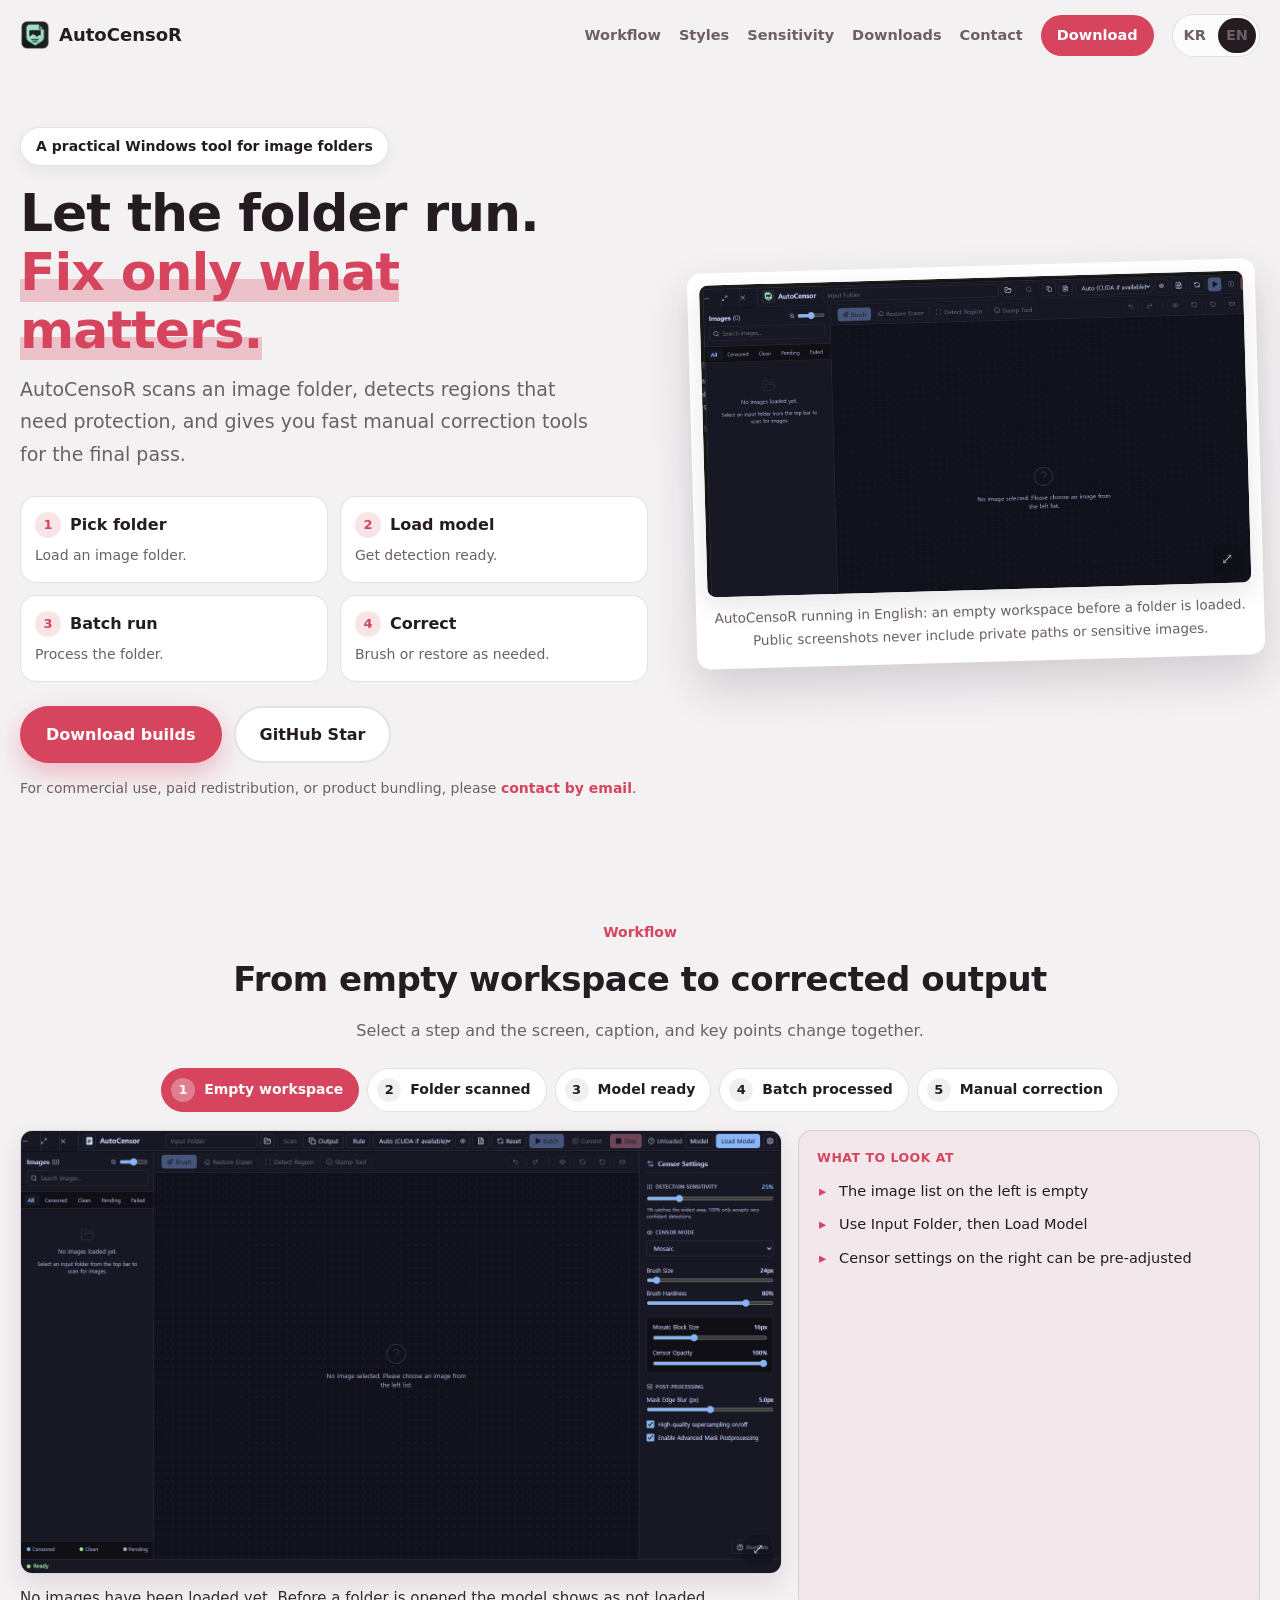
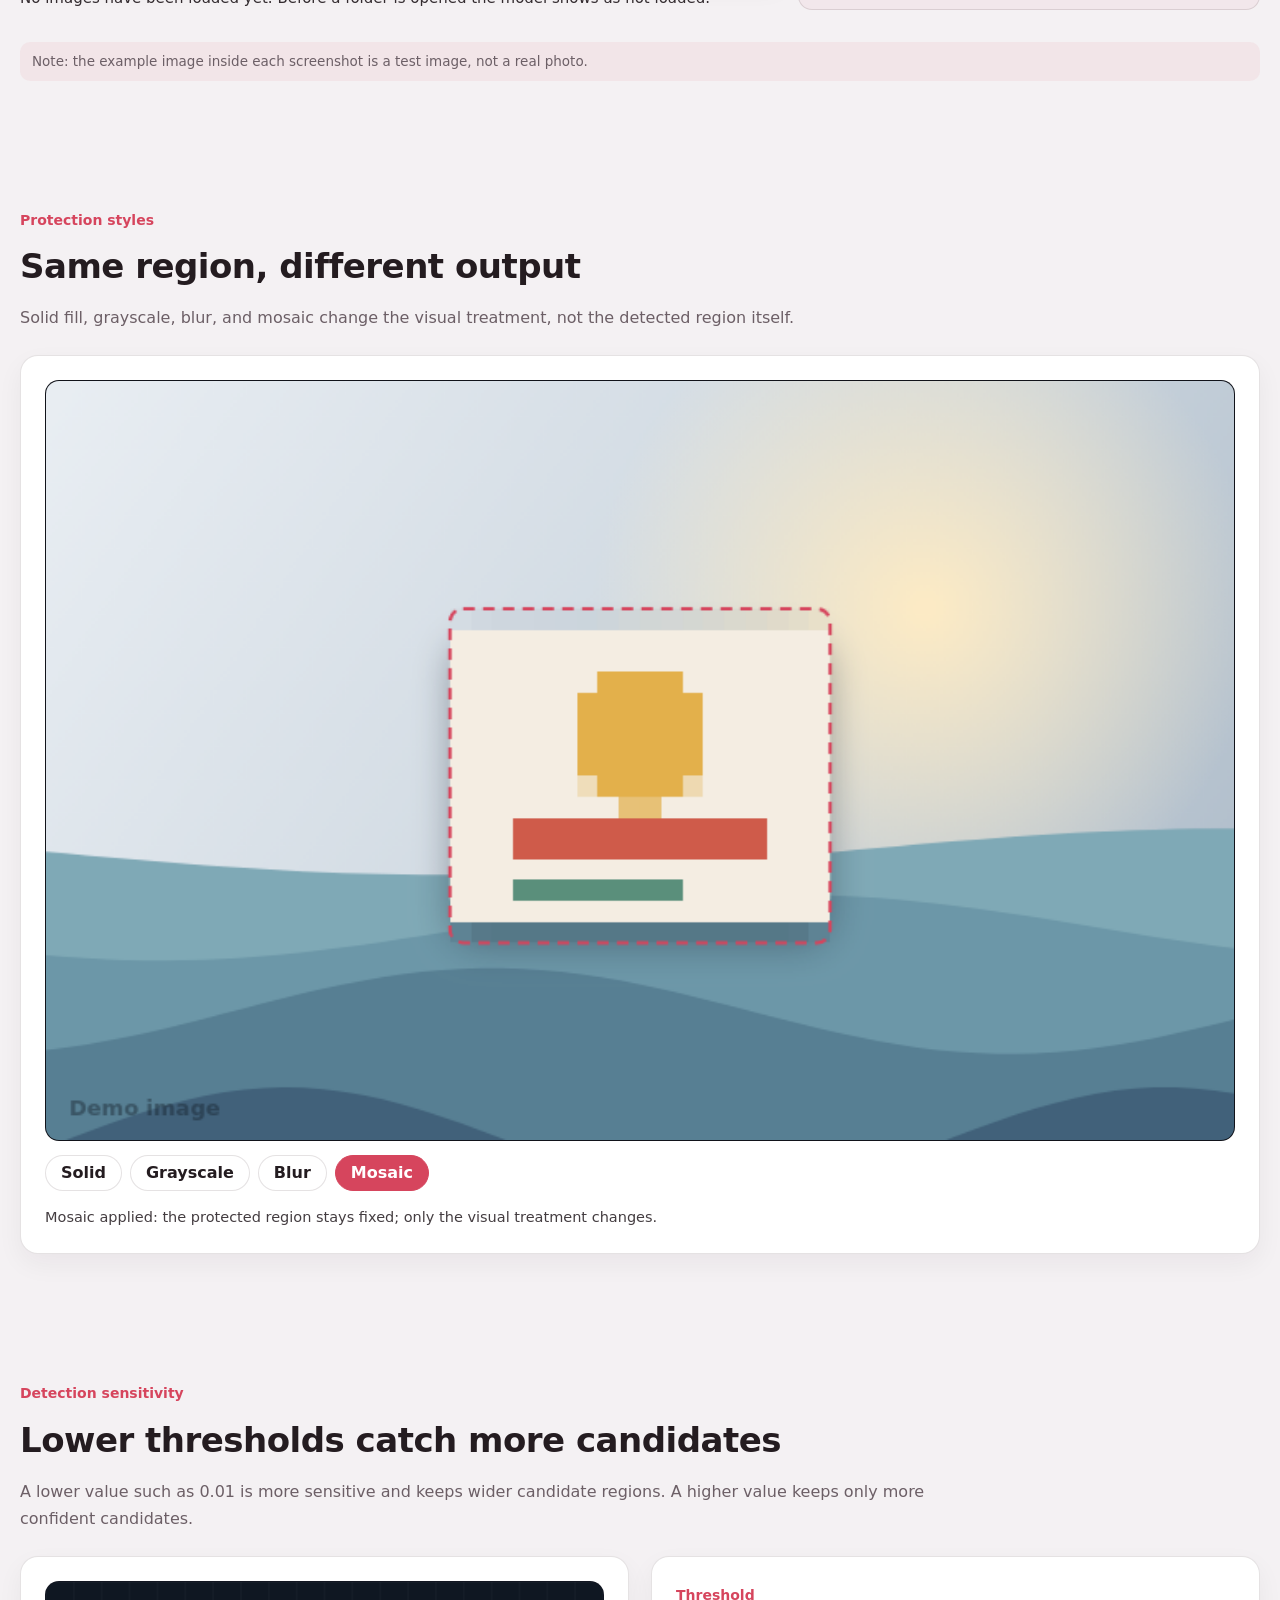
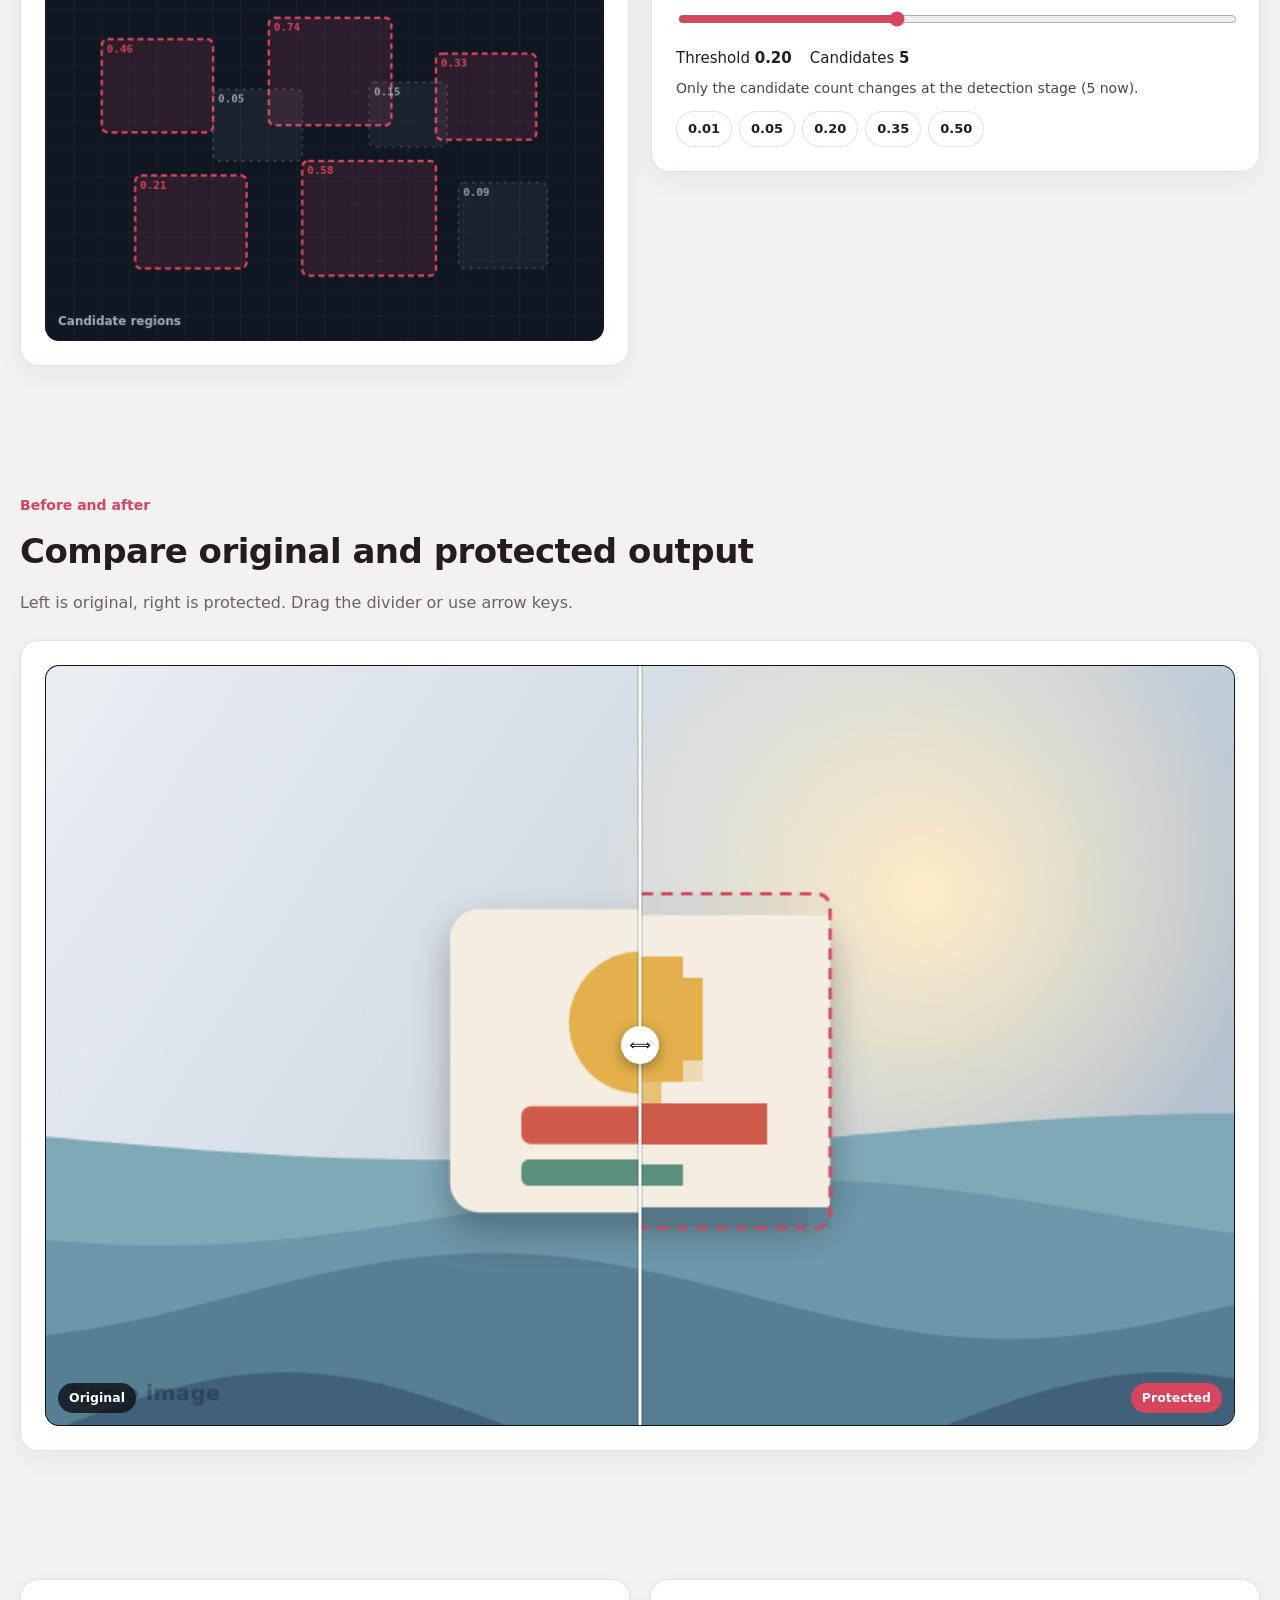
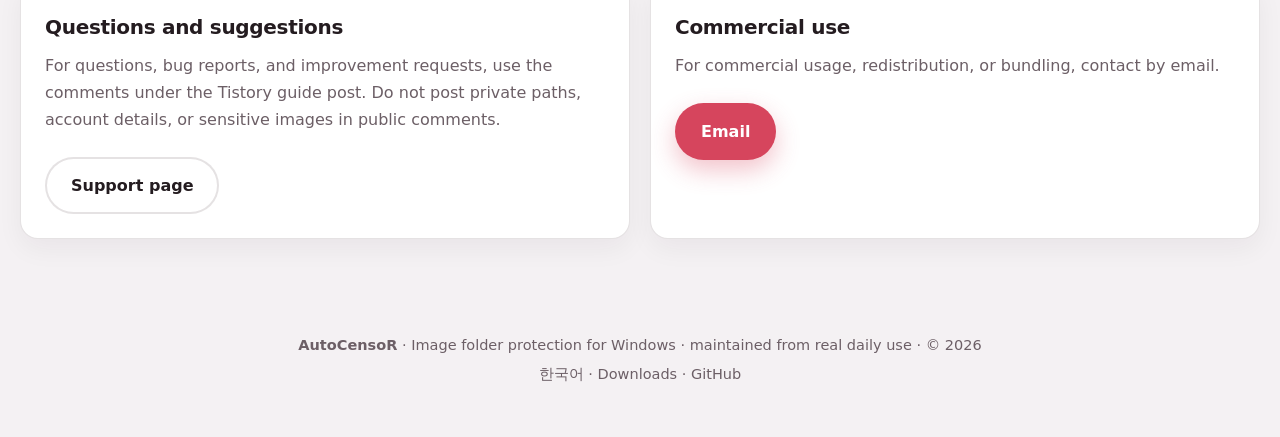
==== en/index.html @ ad27ae19 "Publish AutoCensoR static site" ====
<!DOCTYPE html>
<html lang="en">
<head>
  <meta charset="utf-8">
  <title>AutoCensoR · Folder-based image protection for Windows</title>
  <meta name="viewport" content="width=device-width, initial-scale=1">
  <meta name="description" content="AutoCensoR detects regions to protect in image folders and lets you quickly correct the results by hand.">
  <link rel="icon" type="image/png" href="../assets/app-icon.png">
  <link rel="stylesheet" href="../style.css">
</head>
<body>
  <header class="hr-head">
    <div class="ac-shell hr-head__in">
      <a class="hr-brand" href="../index.html"><span class="hr-brand__a" aria-hidden="true"><img src="../assets/app-icon.png" alt="" width="30" height="30"></span>AutoCensoR</a>
      <button data-ac-nav-toggle aria-expanded="false" aria-controls="hr-menu" aria-label="Menu">Menu</button>
      <nav id="hr-menu" class="hr-nav" data-ac-nav aria-label="Primary navigation">
        <a href="#flow">Workflow</a>
        <a href="#styles">Styles</a>
        <a href="#sensitivity">Sensitivity</a>
        <a href="downloads.html">Downloads</a>
        <a href="../support.html">Contact</a>
        <a class="hr-nav__cta" href="downloads.html">Download</a>
        <span class="hr-lang" aria-label="Language"><a href="../index.html">KR</a><a aria-current="page" href="index.html">EN</a></span>
      </nav>
    </div>
  </header>
  <main id="top">
    <section class="hr-hero">
      <div class="ac-shell hr-hero__grid">
        <div>
          <span class="hr-greet">A practical Windows tool for image folders</span>
          <h1 class="hr-h1">Let the folder run.<br><em class="hr-mark">Fix only what matters.</em></h1>
          <p class="hr-lede">AutoCensoR scans an image folder, detects regions that need protection, and gives you fast manual correction tools for the final pass.</p>
          <div class="hr-cards">
            <div class="hr-mini"><b><span class="hr-mini__n">1</span> Pick folder</b><span>Load an image folder.</span></div>
            <div class="hr-mini"><b><span class="hr-mini__n">2</span> Load model</b><span>Get detection ready.</span></div>
            <div class="hr-mini"><b><span class="hr-mini__n">3</span> Batch run</b><span>Process the folder.</span></div>
            <div class="hr-mini"><b><span class="hr-mini__n">4</span> Correct</b><span>Brush or restore as needed.</span></div>
          </div>
          <div class="hr-actions">
            <a class="hr-btn hr-btn--primary" href="downloads.html">Download builds</a>
            <a class="hr-btn hr-btn--ghost" href="https://github.com/JHKS24/AutoCensoR" rel="noopener">GitHub Star</a>
          </div>
          <p class="hr-commercial">For commercial use, paid redistribution, or product bundling, please <a href="mailto:zeus30313@gmail.com?subject=AutoCensoR%20commercial%20use%20inquiry">contact by email</a>.</p>
        </div>
        <figure class="hr-polaroid">
          <span class="ac-shot"><img src="../assets/real-full-en.png" alt="AutoCensoR running in English: an empty workspace before a folder is loaded"></span>
          <figcaption>AutoCensoR running in English: an empty workspace before a folder is loaded. Public screenshots never include private paths or sensitive images.</figcaption>
        </figure>
      </div>
    </section>
    <section class="hr-sec" id="flow">
      <div class="ac-shell">
        <div class="hr-sec__head" style="max-width:none;text-align:center;margin-inline:auto">
          <p class="hr-sec__kicker">Workflow</p>
          <h2 class="hr-sec__title">From empty workspace to corrected output</h2>
          <p class="hr-sec__sub" style="margin-inline:auto">Select a step and the screen, caption, and key points change together.</p>
        </div>
        <div class="ac-flow" data-ac-workflow>
          <ol class="ac-flow__steps" role="tablist" aria-label="Workflow steps">
            <li><button role="tab" data-ac-step="0" data-src="../assets/state-empty-en.png" data-alt="AutoCensoR empty workspace (English UI)" data-caption="No images have been loaded yet. Before a folder is opened the model shows as not loaded." data-callouts="The image list on the left is empty|Use Input Folder, then Load Model|Censor settings on the right can be pre-adjusted"><span class="ac-flow__num">1</span>Empty workspace</button></li>
            <li><button role="tab" data-ac-step="1" data-src="../assets/state-scan-en.png" data-alt="AutoCensoR image list after scan (English UI)" data-caption="Images are listed and waiting for processing. The model is not loaded yet." data-callouts="Files fill the list on the left|Each item is marked PENDING|Filter by status: All, Censored, Clean, Pending, Failed"><span class="ac-flow__num">2</span>Folder scanned</button></li>
            <li><button role="tab" data-ac-step="2" data-src="../assets/state-ready-en.png" data-alt="AutoCensoR model loaded (English UI)" data-caption="Detection is ready and batch processing can start." data-callouts="The status switches to loaded|Detection becomes ready|Press Start Batch (F5)"><span class="ac-flow__num">3</span>Model ready</button></li>
            <li><button role="tab" data-ac-step="3" data-src="../assets/state-processed-en.png" data-alt="AutoCensoR processed result (English UI)" data-caption="Detected regions are protected. The on-screen example is a test image." data-callouts="The protection style is applied to detected regions|The bottom bar shows processed count and time|List items switch to Censored or Clean"><span class="ac-flow__num">4</span>Batch processed</button></li>
            <li><button role="tab" data-ac-step="4" data-src="../assets/manual-correction-en.png" data-alt="AutoCensoR manual correction (English UI)" data-caption="Adjust only the places that need a human pass. Results are saved automatically." data-callouts="Brush cursor for hands-on correction|Right-drag region detect covers an area at once|Results are saved automatically"><span class="ac-flow__num">5</span>Manual correction</button></li>
          </ol>
          <div class="ac-flow__main">
            <figure class="ac-flow__figure">
              <span class="ac-shot ac-shot--flow"><img data-ac-workflow-img alt=""></span>
              <figcaption data-ac-workflow-caption></figcaption>
            </figure>
            <aside class="ac-flow__detail" aria-live="polite">
              <p class="ac-flow__detail-kicker">What to look at</p>
              <ul class="ac-flow__callouts" data-ac-workflow-callouts></ul>
            </aside>
          </div>
          <p class="hr-tip" style="margin-top:14px">Note: the example image inside each screenshot is a test image, not a real photo.</p>
        </div>
      </div>
    </section>
    <section class="hr-sec" id="styles">
      <div class="ac-shell">
        <div class="hr-sec__head">
          <p class="hr-sec__kicker">Protection styles</p>
          <h2 class="hr-sec__title">Same region, different output</h2>
          <p class="hr-sec__sub">Solid fill, grayscale, blur, and mosaic change the visual treatment, not the detected region itself.</p>
        </div>
        <div class="hr-card ac-styledemo" data-ac-style-demo>
          <div class="ac-styledemo__stage"><canvas class="ac-styledemo__canvas" data-ac-style-canvas width="720" height="460" aria-label="Protection style demo"></canvas></div>
          <div class="ac-styledemo__controls" role="group" aria-label="Protection style">
            <button type="button" data-ac-style="solid">Solid</button>
            <button type="button" data-ac-style="grayscale">Grayscale</button>
            <button type="button" data-ac-style="blur">Blur</button>
            <button type="button" data-ac-style="mosaic" aria-pressed="true">Mosaic</button>
          </div>
          <p class="ac-styledemo__caption" data-ac-style-caption></p>
        </div>
      </div>
    </section>
    <section class="hr-sec" id="sensitivity">
      <div class="ac-shell">
        <div class="hr-sec__head">
          <p class="hr-sec__kicker">Detection sensitivity</p>
          <h2 class="hr-sec__title">Lower thresholds catch more candidates</h2>
          <p class="hr-sec__sub">A lower value such as 0.01 is more sensitive and keeps wider candidate regions. A higher value keeps only more confident candidates.</p>
        </div>
        <div class="hr-2 ac-sens" data-ac-sensitivity>
          <div class="hr-card"><div class="ac-sens__stage"><canvas class="ac-sens__canvas" data-ac-sens-canvas width="560" height="360" aria-label="Detection candidate diagram"></canvas></div></div>
          <div class="hr-card">
            <label class="hr-sec__kicker" for="hr-sens">Threshold</label>
            <input id="hr-sens" type="range" min="1" max="50" step="1" value="20" data-ac-sens-range aria-label="Detection threshold">
            <div class="ac-sens__readout"><span>Threshold <b data-ac-sens-value>0.20</b></span><span>Candidates <b data-ac-sens-count>0</b></span></div>
            <p class="ac-sens__note" data-ac-sens-note></p>
            <div class="ac-sens__chips" role="group" aria-label="Threshold examples">
              <button type="button" data-ac-sens="0.01">0.01</button>
              <button type="button" data-ac-sens="0.05">0.05</button>
              <button type="button" data-ac-sens="0.20">0.20</button>
              <button type="button" data-ac-sens="0.35">0.35</button>
              <button type="button" data-ac-sens="0.50">0.50</button>
            </div>
          </div>
        </div>
      </div>
    </section>
    <section class="hr-sec" id="compare">
      <div class="ac-shell">
        <div class="hr-sec__head">
          <p class="hr-sec__kicker">Before and after</p>
          <h2 class="hr-sec__title">Compare original and protected output</h2>
          <p class="hr-sec__sub">Left is original, right is protected. Drag the divider or use arrow keys.</p>
        </div>
        <div class="hr-card">
          <div class="ac-compare" data-ac-compare="demo">
            <div class="ac-compare__layer ac-compare__before" data-ac-compare-before><canvas data-ac-compare-canvas="before" width="720" height="460"></canvas><span class="ac-compare__tag ac-compare__tag--a">Original</span></div>
            <div class="ac-compare__layer ac-compare__after" data-ac-compare-after><canvas data-ac-compare-canvas="after" width="720" height="460"></canvas><span class="ac-compare__tag ac-compare__tag--b">Protected</span></div>
            <div class="ac-compare__handle" data-ac-compare-handle></div>
          </div>
        </div>
      </div>
    </section>
    <section class="hr-sec" id="support">
      <div class="ac-shell hr-support">
        <div class="hr-card"><h3 class="hr-sec__title" style="font-size:20px">Questions and suggestions</h3><p class="hr-sec__sub">For questions, bug reports, and improvement requests, use the comments under the Tistory guide post. Do not post private paths, account details, or sensitive images in public comments.</p><p class="hr-actions"><a class="hr-btn hr-btn--ghost" href="../support.html">Support page</a></p></div>
        <div class="hr-card"><h3 class="hr-sec__title" style="font-size:20px">Commercial use</h3><p class="hr-sec__sub">For commercial usage, redistribution, or bundling, contact by email.</p><p class="hr-actions"><a class="hr-btn hr-btn--primary" href="mailto:zeus30313@gmail.com?subject=AutoCensoR%20commercial%20use%20inquiry">Email</a></p></div>
      </div>
    </section>
  </main>
  <footer class="hr-foot"><div class="ac-shell">
    <p><b>AutoCensoR</b> · Image folder protection for Windows · maintained from real daily use · © 2026</p>
    <p style="margin-top:4px"><a href="../index.html">한국어</a> · <a href="downloads.html">Downloads</a> · <a href="https://github.com/JHKS24/AutoCensoR" rel="noopener">GitHub</a></p>
  </div></footer>
  <script type="application/json" id="ac-site-data">{"brand":{"name":"AutoCensoR","platform":"Windows"},"links":{"github":"https://github.com/JHKS24/AutoCensoR","download":"downloads.html","feedback":"../support.html"},"downloads":{"source":"https://github.com/JHKS24/AutoCensoR/releases/latest/download/AutoCensoR-source.zip","full":"https://github.com/JHKS24/AutoCensoR/releases/latest/download/AutoCensoR-Full.zip","cpuOnly":"https://github.com/JHKS24/AutoCensoR/releases/latest/download/AutoCensoR-CPU_Only.zip","legacyPython":"https://github.com/JHKS24/AutoCensoR/releases/latest/download/AutoCensoR-Legacy-Python.zip"},"contact":{"commercialEmailLink":"mailto:zeus30313@gmail.com?subject=AutoCensoR%20commercial%20use%20inquiry"},"meta":{"locale":"en-US"}}</script>
  <script src="../script.js"></script>
</body>
</html>
---- style.css ----
/* =========================================================================
   AutoCensoR public site: structure, components, and interaction styling.
   ========================================================================= */

*, *::before, *::after { box-sizing: border-box; }
[hidden] { display: none !important; }
html { -webkit-text-size-adjust: 100%; scroll-behavior: smooth; }
@media (prefers-reduced-motion: reduce) {
  html { scroll-behavior: auto; }
  *, *::before, *::after { animation-duration: .001ms !important; transition-duration: .001ms !important; }
}
body { margin: 0; min-height: 100%; }
img, canvas, svg, video { max-width: 100%; }
img { height: auto; }
button { font: inherit; color: inherit; cursor: pointer; }
a { color: inherit; }
h1, h2, h3, h4, p, ul, ol, figure, blockquote { margin: 0; }
ul, ol { padding: 0; list-style: none; }
:focus-visible { outline: 3px solid var(--ac-focus, #ffb454); outline-offset: 2px; }

/* tokens (neutral fallbacks; skins set the real values) */
:root {
  --ac-accent: #2dd4bf;
  --ac-accent-ink: #07201d;
  --ac-focus: #ffb454;
  --ac-radius: 14px;
  --ac-maxw: 1140px;
  --ac-gap: clamp(16px, 3vw, 28px);
}

/* shared helpers */
.ac-sr-only {
  position: absolute !important; width: 1px; height: 1px; padding: 0; margin: -1px;
  overflow: hidden; clip: rect(0,0,0,0); white-space: nowrap; border: 0;
}
.ac-shell { width: min(100% - 40px, var(--ac-maxw)); margin-inline: auto; }
[data-ac-reveal] { opacity: 0; transform: translateY(18px); transition: opacity .6s ease, transform .6s ease; }
[data-ac-reveal].is-visible { opacity: 1; transform: none; }

/* generic screenshot frame ----------------------------------------------- */
.ac-shot { position: relative; display: block; border-radius: 12px; overflow: hidden; }
.ac-shot img { display: block; width: 100%; }
.ac-shot__pill {
  position: absolute; top: 10px; right: 10px; padding: 4px 11px; border-radius: 999px;
  font-size: 12px; font-weight: 700; letter-spacing: .01em;
  background: rgba(12,16,22,.82); color: #fff;
}
.ac-shot__pill[data-state="after"] { background: var(--ac-accent); color: var(--ac-accent-ink); }

/* protection-style preview */
.ac-styledemo { display: grid; gap: 14px; }
.ac-styledemo__stage {
  position: relative; border-radius: 12px; overflow: hidden;
  background: #0e131a; aspect-ratio: 720 / 460;
}
.ac-styledemo__canvas { display: block; width: 100%; height: 100%; }
.ac-styledemo__controls { display: flex; flex-wrap: wrap; gap: 8px; }
.ac-styledemo__controls button {
  padding: 9px 15px; border-radius: 999px; border: 1.5px solid currentColor;
  background: transparent; font-weight: 650; line-height: 1; transition: .15s ease;
}
.ac-styledemo__controls button.is-active {
  background: var(--ac-accent); color: var(--ac-accent-ink); border-color: var(--ac-accent);
}
.ac-styledemo__caption { font-size: 14.5px; opacity: .85; min-height: 1.4em; }

/* detection sensitivity */
.ac-sens { display: grid; gap: 16px; }
.ac-sens__stage { border-radius: 12px; overflow: hidden; aspect-ratio: 560 / 360; background: #0f1722; }
.ac-sens__canvas { display: block; width: 100%; height: 100%; }
.ac-sens__readout { display: flex; gap: 18px; flex-wrap: wrap; font-size: 15px; margin: 10px 0 6px; }
.ac-sens__readout b { font-variant-numeric: tabular-nums; }
.ac-sens input[type="range"] { width: 100%; accent-color: var(--ac-accent); }
.ac-sens__chips { display: flex; flex-wrap: wrap; gap: 7px; margin-top: 10px; }
.ac-sens__chips button {
  padding: 6px 11px; border-radius: 8px; border: 1.5px solid currentColor;
  background: transparent; font-weight: 600; font-size: 13px;
}
.ac-sens__chips button.is-active { background: var(--ac-accent); color: var(--ac-accent-ink); border-color: var(--ac-accent); }
.ac-sens__note { font-size: 14px; opacity: .82; min-height: 1.4em; }

/* before / after compare slider */
.ac-compare {
  position: relative; aspect-ratio: 720 / 460; border-radius: 12px; overflow: hidden;
  touch-action: none; user-select: none; -webkit-user-select: none; background: #0e131a;
  --ac-pos: 50%;
}
.ac-compare__layer { position: absolute; inset: 0; }
.ac-compare__layer canvas, .ac-compare__layer img {
  width: 100%; height: 100%; object-fit: cover; display: block;
}
.ac-compare__after { clip-path: inset(0 0 0 var(--ac-pos)); }
.ac-compare__tag {
  position: absolute; bottom: 12px; padding: 4px 11px; border-radius: 999px;
  font-size: 12.5px; font-weight: 700; background: rgba(12,16,22,.8); color: #fff;
}
.ac-compare__tag--a { left: 12px; }
.ac-compare__tag--b { right: 12px; background: var(--ac-accent); color: var(--ac-accent-ink); }
.ac-compare__handle {
  position: absolute; top: 0; bottom: 0; left: var(--ac-pos); width: 44px;
  transform: translateX(-50%); cursor: ew-resize; background: transparent;
  display: grid; place-items: center; border: 0;
}
.ac-compare__handle::before {
  content: ""; position: absolute; top: 0; bottom: 0; width: 3px; left: 50%;
  transform: translateX(-50%); background: #fff; box-shadow: 0 0 0 1px rgba(0,0,0,.25);
}
.ac-compare__handle::after {
  content: "⟺"; position: relative; z-index: 1; width: 38px; height: 38px;
  border-radius: 50%; background: #fff; color: #14171d; display: grid; place-items: center;
  font-size: 15px; box-shadow: 0 4px 14px rgba(0,0,0,.35);
}
.ac-compare.is-dragging { cursor: ew-resize; }

/* model-load toggle */
.ac-modelload { display: grid; gap: 14px; }
.ac-modelload__tabs { display: inline-flex; gap: 6px; padding: 5px; border-radius: 999px;
  border: 1.5px solid currentColor; width: max-content; }
.ac-modelload__tabs button {
  padding: 8px 18px; border-radius: 999px; border: 0; background: transparent; font-weight: 650;
}
.ac-modelload__tabs button.is-active { background: var(--ac-accent); color: var(--ac-accent-ink); }
.ac-modelload__figure { display: grid; gap: 10px; margin: 0; }
.ac-modelload__figure figcaption { font-size: 14.5px; opacity: .85; }

/* workflow walkthrough */
.ac-flow { display: grid; gap: 18px; }
.ac-flow__steps { display: flex; flex-wrap: wrap; gap: 8px; justify-content: center; }
.ac-flow__steps button {
  padding: 9px 15px 9px 9px; border-radius: 999px; border: 1.5px solid currentColor; background: transparent;
  font-weight: 650; font-size: 14px; display: inline-flex; align-items: center; gap: 9px;
}
.ac-flow__num {
  flex: 0 0 auto; box-sizing: border-box; width: 24px; height: 24px; border-radius: 50%; display: grid; place-items: center;
  font-size: 13px; font-weight: 800; line-height: 1; font-variant-numeric: tabular-nums; background: rgba(0,0,0,.06); color: inherit;
}
.ac-flow__steps button.is-active { background: var(--ac-accent); color: var(--ac-accent-ink); border-color: var(--ac-accent); }
.ac-flow__steps button.is-active .ac-flow__num { background: rgba(255,255,255,.3); color: inherit; }
.ac-flow__main { display: grid; gap: 16px; align-items: start; }
@media (min-width: 880px) {
  .ac-flow__main { grid-template-columns: minmax(0, 1.65fr) minmax(230px, 1fr); }
}
.ac-flow__figure { margin: 0; }
.ac-shot--flow { border: 1.5px solid var(--ac-line); }
.ac-flow__figure figcaption { font-size: 15px; opacity: .92; margin-top: 12px; line-height: 1.6; }
.ac-flow__detail {
  background: rgba(214,69,93,.05); border: 1.5px solid var(--ac-line); border-radius: 14px;
  padding: 16px 18px; align-self: stretch;
}
.ac-flow__detail-kicker { font-weight: 800; color: var(--ac-accent); font-size: 12.5px; letter-spacing: .04em; text-transform: uppercase; margin-bottom: 12px; }
.ac-flow__callouts { display: grid; gap: 11px; }
.ac-flow__callouts li { position: relative; padding-left: 22px; font-size: 14.5px; line-height: 1.55; color: var(--ac-ink); }
.ac-flow__callouts li::before { content: "▸"; position: absolute; left: 2px; top: 0; color: var(--ac-accent); font-weight: 900; }

/* mobile nav default */
[data-ac-nav-toggle] { display: none; }
@media (max-width: 760px) {
  [data-ac-nav-toggle] { display: inline-flex; }
}


/* =========================================================================
   AutoCensoR public visual theme.
   ========================================================================= */
:root {
  --ac-accent: #d6455d;
  --ac-accent-ink: #fff2f4;
  --ac-bg: #f4f1f3;
  --ac-surface: #ffffff;
  --ac-ink: #241c20;
  --ac-muted: #6c5f66;
  --ac-line: rgba(40,20,30,.12);
  --ac-focus: #d6455d;
  --ac-radius: 18px;
  --ac-maxw: 1240px;
  --ac-font: system-ui, "Segoe UI", "Malgun Gothic", "Apple SD Gothic Neo", sans-serif;
  --ac-display: system-ui, "Segoe UI", "Malgun Gothic", sans-serif;
}
body { background: var(--ac-bg); color: var(--ac-ink); font-family: var(--ac-font); line-height: 1.7; }
a { text-decoration: none; }
.hr-mark { background: linear-gradient(transparent 62%, rgba(214,69,93,.28) 62%); }

/* header */
.hr-head { position: sticky; top: 0; z-index: 30; background: rgba(244,241,243,.9); backdrop-filter: blur(8px); }
.hr-head__in { display: flex; align-items: center; justify-content: space-between; padding: 14px 0; }
.hr-brand { display: inline-flex; align-items: center; gap: 9px; font-weight: 800; font-size: 18px; }
.hr-brand__a { flex: 0 0 auto; width: 30px; height: 30px; display: inline-flex; }
.hr-brand__a img { width: 100%; height: 100%; display: block; border-radius: 7px; }
.hr-nav { display: flex; gap: 18px; font-size: 14.5px; font-weight: 600; color: var(--ac-muted); align-items: center; }
.hr-nav a:hover { color: var(--ac-accent); }
.hr-nav__cta { background: var(--ac-accent); color: #fff !important; padding: 8px 16px; border-radius: 999px; }
.hr-lang { display: inline-flex; align-items: center; gap: 4px; padding: 3px; border: 1px solid var(--ac-line); border-radius: 999px; background: rgba(255,255,255,.72); }
.hr-lang a { min-width: 34px; padding: 5px 8px; border-radius: 999px; text-align: center; color: var(--ac-muted); }
.hr-lang a[aria-current="page"] { background: var(--ac-ink); color: var(--ac-paper); }
.hr-commercial { margin-top: 14px; color: var(--ac-muted); font-size: 14px; line-height: 1.7; word-break: keep-all; }
.hr-commercial a { color: var(--ac-accent); font-weight: 800; }
.hr-nowrap { white-space: nowrap; }
[data-ac-nav-toggle] { border: 1.5px solid var(--ac-line); background: #fff; border-radius: 999px; padding: 8px 14px; }
@media (max-width: 760px) {
  .hr-nav { position: absolute; top: 100%; left: 0; right: 0; flex-direction: column; gap: 8px; background: #fff;
    padding: 14px 20px; border-radius: 0 0 18px 18px; box-shadow: 0 16px 30px rgba(0,0,0,.1); display: none; }
  .hr-nav.is-open { display: flex; }
}

/* hero */
.hr-hero { padding: clamp(28px, 5vw, 56px) 0; }
.hr-hero__grid { display: grid; gap: clamp(24px, 4vw, 44px); align-items: center; }
@media (min-width: 920px) { .hr-hero__grid { grid-template-columns: 1.05fr .95fr; } }
.hr-greet { display: inline-flex; align-items: center; gap: 8px; background: #fff; border: 1.5px solid var(--ac-line);
  border-radius: 999px; padding: 7px 15px; font-weight: 650; font-size: 14px; box-shadow: 0 6px 16px rgba(0,0,0,.05); }
.hr-h1 { font-size: clamp(30px, 5vw, 52px); line-height: 1.12; letter-spacing: -.02em; font-weight: 820; margin: 18px 0 0; word-break: keep-all; text-wrap: balance; }
.hr-h1 em { font-style: normal; color: var(--ac-accent); }
.hr-lede { color: var(--ac-muted); font-size: clamp(16px, 2vw, 19px); margin-top: 14px; max-width: 48ch; word-break: keep-all; overflow-wrap: break-word; text-wrap: pretty; }
.hr-actions { display: flex; flex-wrap: wrap; gap: 12px; margin-top: 24px; }
.hr-btn { display: inline-flex; align-items: center; gap: 8px; padding: 13px 24px; border-radius: 999px; font-weight: 750; border: 2px solid transparent; }
.hr-btn--primary { background: var(--ac-accent); color: #fff; box-shadow: 0 10px 24px rgba(214,69,93,.32); }
.hr-btn--ghost { background: #fff; border-color: var(--ac-line); color: var(--ac-ink); }

.hr-cards { display: grid; grid-template-columns: 1fr 1fr; gap: 12px; margin-top: 26px; }
.hr-mini { background: #fff; border: 1.5px solid var(--ac-line); border-radius: 16px; padding: 14px; }
.hr-mini b { display: flex; align-items: center; gap: 9px; }
.hr-mini__n { flex: 0 0 auto; box-sizing: border-box; width: 26px; height: 26px; border-radius: 50%; background: rgba(214,69,93,.14); color: var(--ac-accent); display: grid; place-items: center; font-weight: 800; font-size: 13px; line-height: 1; }
.hr-mini b + span { display: block; color: var(--ac-muted); font-size: 14px; margin-top: 6px; word-break: keep-all; }

/* main screenshot frame */
.hr-polaroid { background: #fff; border-radius: 14px; padding: 12px 12px 16px; box-shadow: 0 20px 44px rgba(40,20,30,.16);
  transform: rotate(-1.6deg); }
.hr-polaroid .ac-shot { border-radius: 9px; }
.hr-polaroid figcaption { text-align: center; color: var(--ac-muted); font-size: 13.5px; margin-top: 10px; }

/* personal note */
.hr-note { background: #fff6ef; border: 1.5px dashed var(--ac-accent); border-radius: 14px; padding: 16px 18px;
  transform: rotate(.8deg); box-shadow: 0 8px 20px rgba(0,0,0,.05); }
.hr-note h3 { font-size: 17px; }
.hr-note p { color: var(--ac-muted); font-size: 14.5px; margin-top: 6px; }

/* sections */
.hr-sec { padding: clamp(36px, 5vw, 64px) 0; }
.hr-sec__head { max-width: min(100%, 920px); margin-bottom: 24px; }
.hr-sec__kicker { font-weight: 800; color: var(--ac-accent); font-size: 14px; }
.hr-sec__title { font-size: clamp(23px, 3.4vw, 34px); font-weight: 800; letter-spacing: -.015em; margin-top: 6px; word-break: keep-all; text-wrap: balance; }
.hr-sec__sub { color: var(--ac-muted); font-size: 16px; margin-top: 8px; word-break: keep-all; text-wrap: pretty; }
.hr-2 { display: grid; gap: 22px; }
@media (min-width: 880px) { .hr-2 { grid-template-columns: 1fr 1fr; align-items: start; } }
.hr-card { background: var(--ac-surface); border: 1.5px solid var(--ac-line); border-radius: var(--ac-radius); padding: clamp(16px,2.4vw,24px);
  box-shadow: 0 10px 26px rgba(40,20,30,.05); }
.hr-tip { font-size: 13.5px; color: var(--ac-muted); background: rgba(214,69,93,.07); border-radius: 10px; padding: 8px 12px; display: inline-block; }
.hr-tip b { color: var(--ac-accent); }

.hr-feat { display: grid; gap: 14px; }
.hr-feat li { display: flex; gap: 12px; align-items: flex-start; }
.hr-feat .hr-ic { flex: 0 0 auto; width: 32px; height: 32px; border-radius: 10px; background: rgba(214,69,93,.12); color: var(--ac-accent); display: grid; place-items: center; font-weight: 800; }
.hr-feat b { display: block; }
.hr-feat span { color: var(--ac-muted); font-size: 14.5px; }

.hr-figs { display: grid; gap: 18px; }
@media (min-width: 700px) { .hr-figs { grid-template-columns: 1fr 1fr; } }
.hr-figs figure { margin: 0; }
.hr-figs figcaption { color: var(--ac-muted); font-size: 13.5px; margin-top: 8px; }

.hr-support { display: grid; gap: 20px; }
@media (min-width: 820px) { .hr-support { grid-template-columns: 1fr 1fr; } }

.hr-foot { padding: 30px 0 50px; color: var(--ac-muted); font-size: 14.5px; text-align: center; }
.hr-foot a:hover { color: var(--ac-accent); }

/* component overrides ---------------------------------------------------- */
.ac-shot { border-radius: 12px; box-shadow: 0 10px 26px rgba(40,20,30,.1); }
.ac-styledemo__controls button, .ac-flow__steps button, .ac-sens__chips button { color: var(--ac-ink); border-color: var(--ac-line); background: #fff; border-radius: 999px; }
.ac-styledemo__controls button.is-active, .ac-flow__steps button.is-active, .ac-sens__chips button.is-active { color: #fff; }
.ac-modelload__tabs { border-color: var(--ac-line); color: var(--ac-line); background: #fff; }
.ac-modelload__tabs button { color: var(--ac-ink); }
.ac-modelload__tabs button.is-active { color: #fff; }
.ac-styledemo__stage, .ac-sens__stage, .ac-compare { border: 1.5px solid var(--ac-line); border-radius: 14px; }
.ac-sens input[type="range"] { accent-color: var(--ac-accent); }
.ac-shot__pill[data-state="after"], .ac-compare__tag--b { color: #fff; }

/* information pages ------------------------------------------------------ */
.ac-page-hero { padding: clamp(42px, 6vw, 82px) 0 30px; border-bottom: 1px solid var(--ac-line); }
.ac-page-grid { display: grid; gap: 20px; }
@media (min-width: 860px) { .ac-page-grid { grid-template-columns: 1fr 1fr; } }
@media (min-width: 980px) { .ac-page-grid--downloads { grid-template-columns: repeat(4, minmax(0, 1fr)); } }
.ac-page-grid--downloads > .hr-card { display: grid; grid-template-rows: auto auto 1fr auto; min-height: 300px; align-content: stretch; }
.ac-page-grid--downloads .hr-sec__title { font-size: clamp(22px, 2vw, 28px); }
.ac-page-grid--downloads .hr-actions { margin-top: 18px; align-self: end; }
.ac-page-grid--downloads .hr-btn { width: 100%; min-height: 52px; justify-content: center; text-align: center; white-space: nowrap; padding-inline: 18px; }
.ac-list { display: grid; gap: 12px; padding: 0; margin: 0; list-style: none; }
.ac-list li { padding: 16px; border: 1px solid var(--ac-line); border-radius: var(--ac-radius); background: var(--ac-surface); box-shadow: 0 10px 24px rgba(40,20,30,.06); }
.ac-list b { display: block; margin-bottom: 6px; color: var(--ac-ink); word-break: keep-all; }
.ac-list span { color: var(--ac-muted); line-height: 1.7; word-break: keep-all; }
.ac-table { width: 100%; border-collapse: collapse; overflow: hidden; border-radius: var(--ac-radius); background: var(--ac-surface); box-shadow: 0 16px 34px rgba(40,20,30,.08); }
.ac-table th, .ac-table td { padding: 14px 16px; border-bottom: 1px solid var(--ac-line); text-align: left; vertical-align: top; }
.ac-table th { color: var(--ac-ink); background: rgba(0,0,0,.035); white-space: nowrap; }
.ac-table td { color: var(--ac-muted); line-height: 1.65; }
.ac-table tr:last-child td { border-bottom: 0; }
.ac-badge { display: inline-flex; align-items: center; border: 1px solid var(--ac-line); border-radius: 999px; padding: 5px 10px; font-size: 12px; color: var(--ac-muted); background: var(--ac-surface); }
.ac-callout { border-left: 4px solid var(--ac-accent); padding: 16px 18px; border-radius: 0 var(--ac-radius) var(--ac-radius) 0; background: var(--ac-surface); box-shadow: 0 10px 24px rgba(40,20,30,.06); color: var(--ac-muted); line-height: 1.8; word-break: keep-all; }
.ac-lang-row { display: flex; gap: 8px; flex-wrap: wrap; margin-top: 18px; }
.ac-lang-row a { text-decoration: none; }

@media (max-width: 760px) {
  .hr-cards { grid-template-columns: 1fr; }
  .hr-polaroid { transform: none; }
  .hr-nav { align-items: stretch; }
  .hr-lang { align-self: flex-start; }
}

/* click-to-enlarge (screenshots) */
.ac-shot img { cursor: zoom-in; }
.ac-shot::after {
  content: "⤢"; position: absolute; right: 8px; bottom: 8px; z-index: 2;
  width: 30px; height: 30px; border-radius: 9px; display: grid; place-items: center;
  background: rgba(12,16,22,.72); color: #fff; font-size: 15px; line-height: 1;
  opacity: .6; transition: opacity .15s ease; pointer-events: none;
}
.ac-shot:hover::after, .ac-shot:focus-within::after { opacity: 1; }

.ac-lightbox {
  position: fixed; inset: 0; z-index: 100; display: grid; place-items: center;
  background: rgba(8,10,14,.88); padding: 24px; cursor: zoom-out;
}
.ac-lightbox[hidden] { display: none !important; }
.ac-lightbox__img {
  max-width: min(96vw, 1400px); max-height: 86vh; width: auto; height: auto;
  border-radius: 12px; box-shadow: 0 24px 70px rgba(0,0,0,.5); background: #0e131a; cursor: default;
}
.ac-lightbox__cap {
  position: absolute; left: 0; right: 0; bottom: 16px; margin: 0; text-align: center;
  color: #e7eef6; font-size: 13.5px; padding: 0 18px; pointer-events: none;
}
.ac-lightbox__close {
  position: absolute; top: 16px; right: 18px; width: 44px; height: 44px; border-radius: 50%;
  border: 0; background: rgba(255,255,255,.15); color: #fff; font-size: 24px; line-height: 1; cursor: pointer;
}
.ac-lightbox__close:hover { background: rgba(255,255,255,.28); }
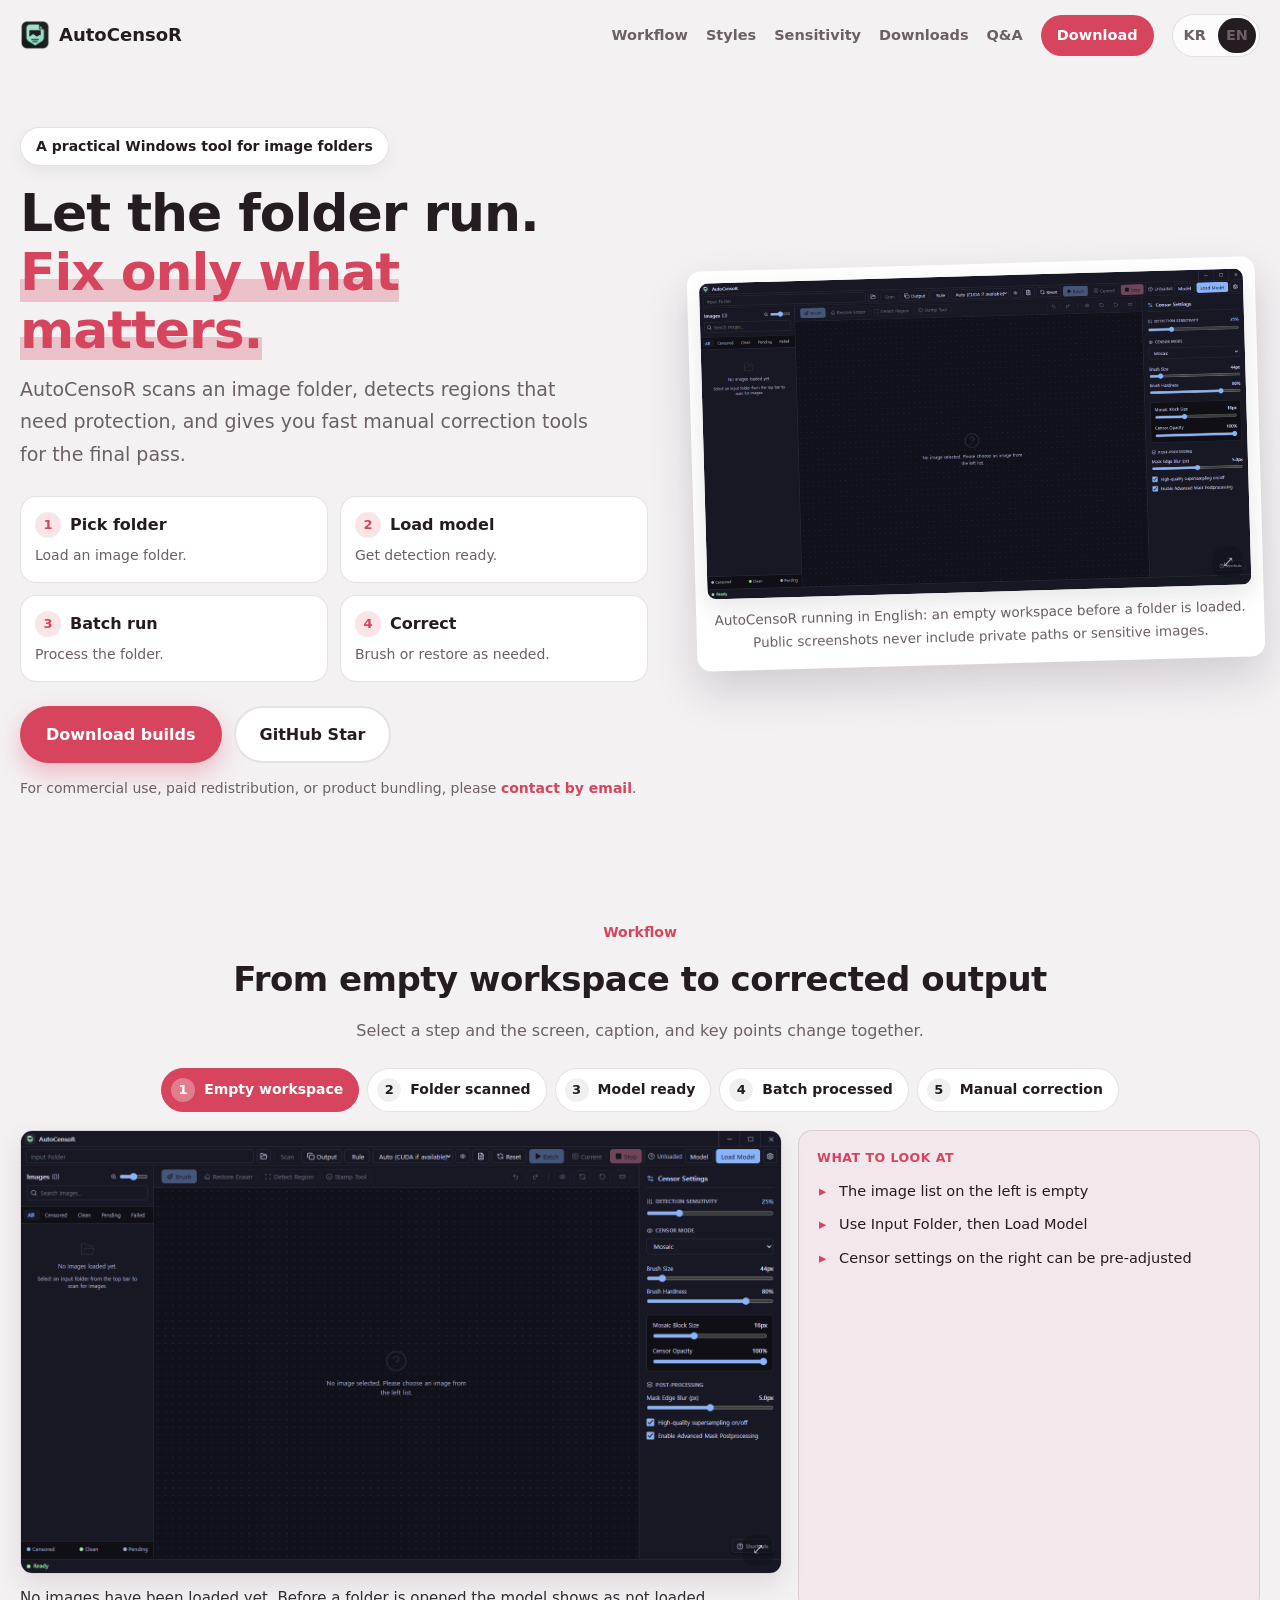
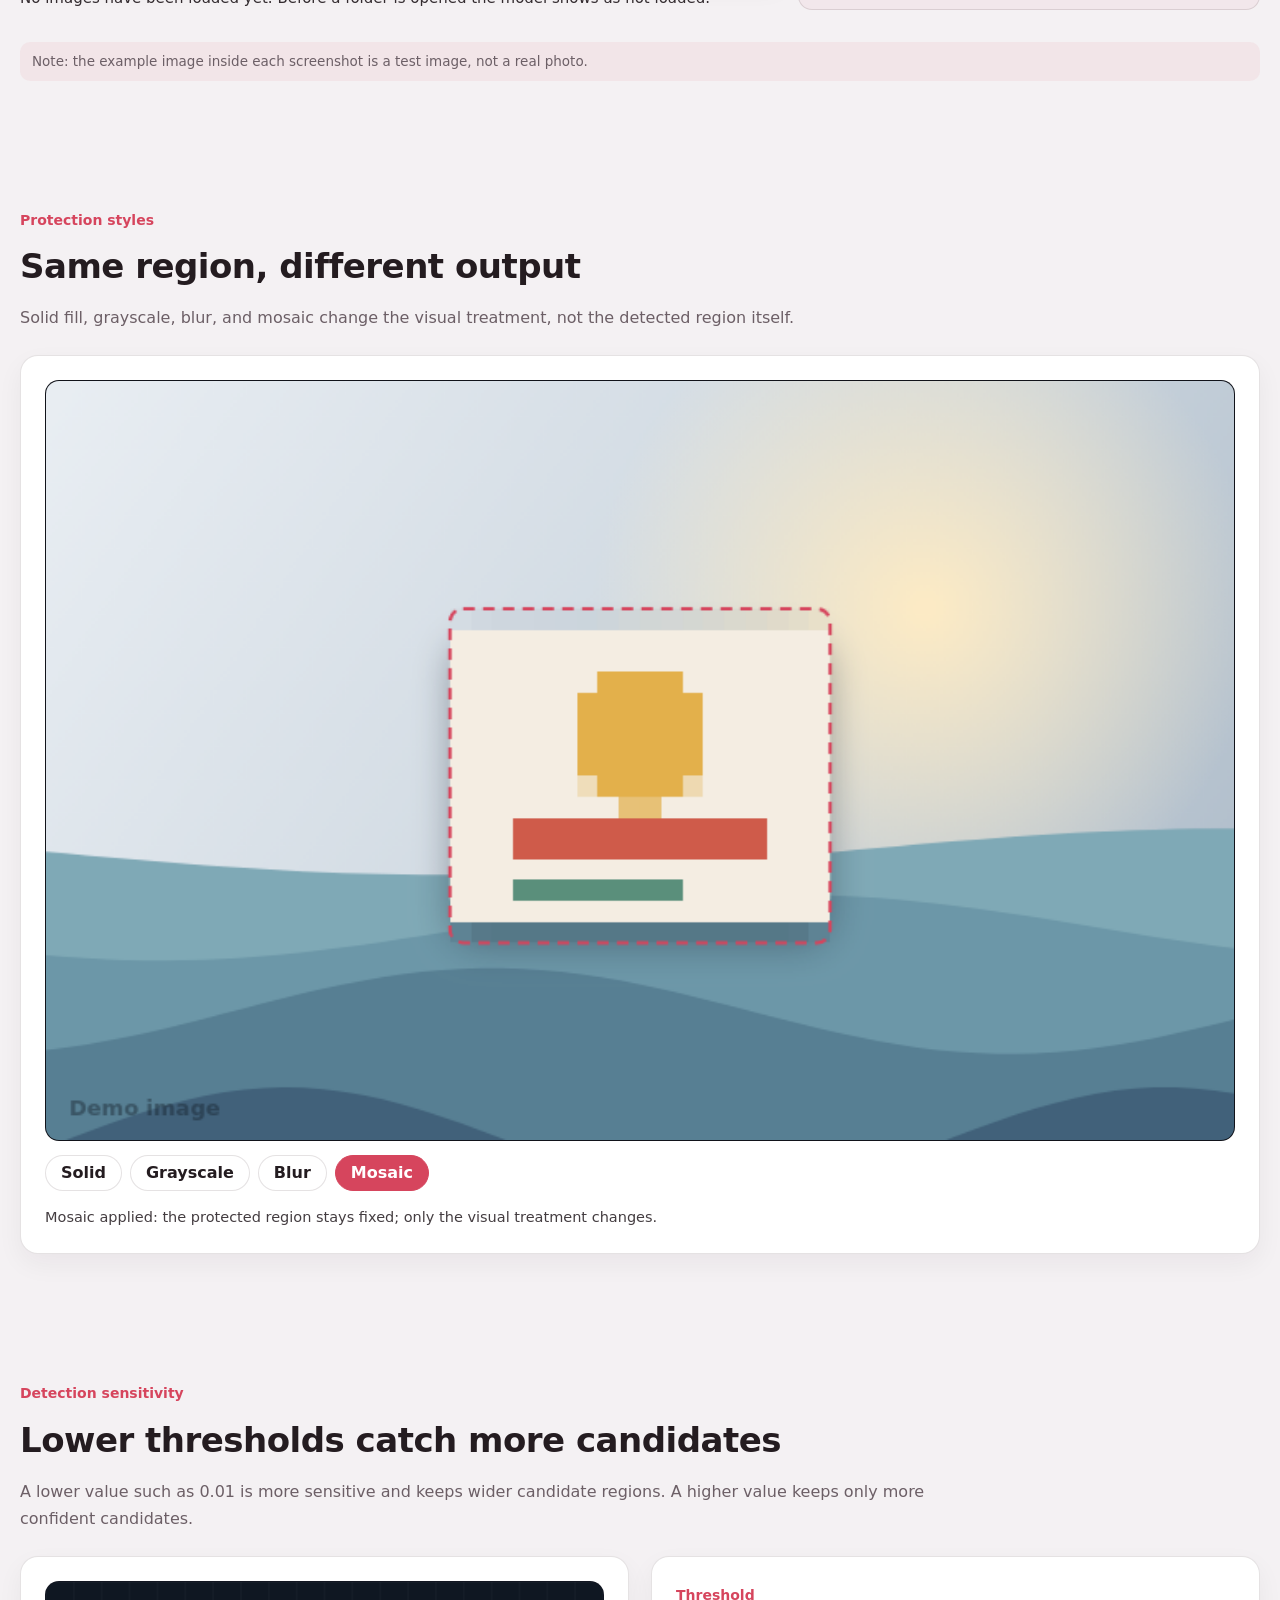
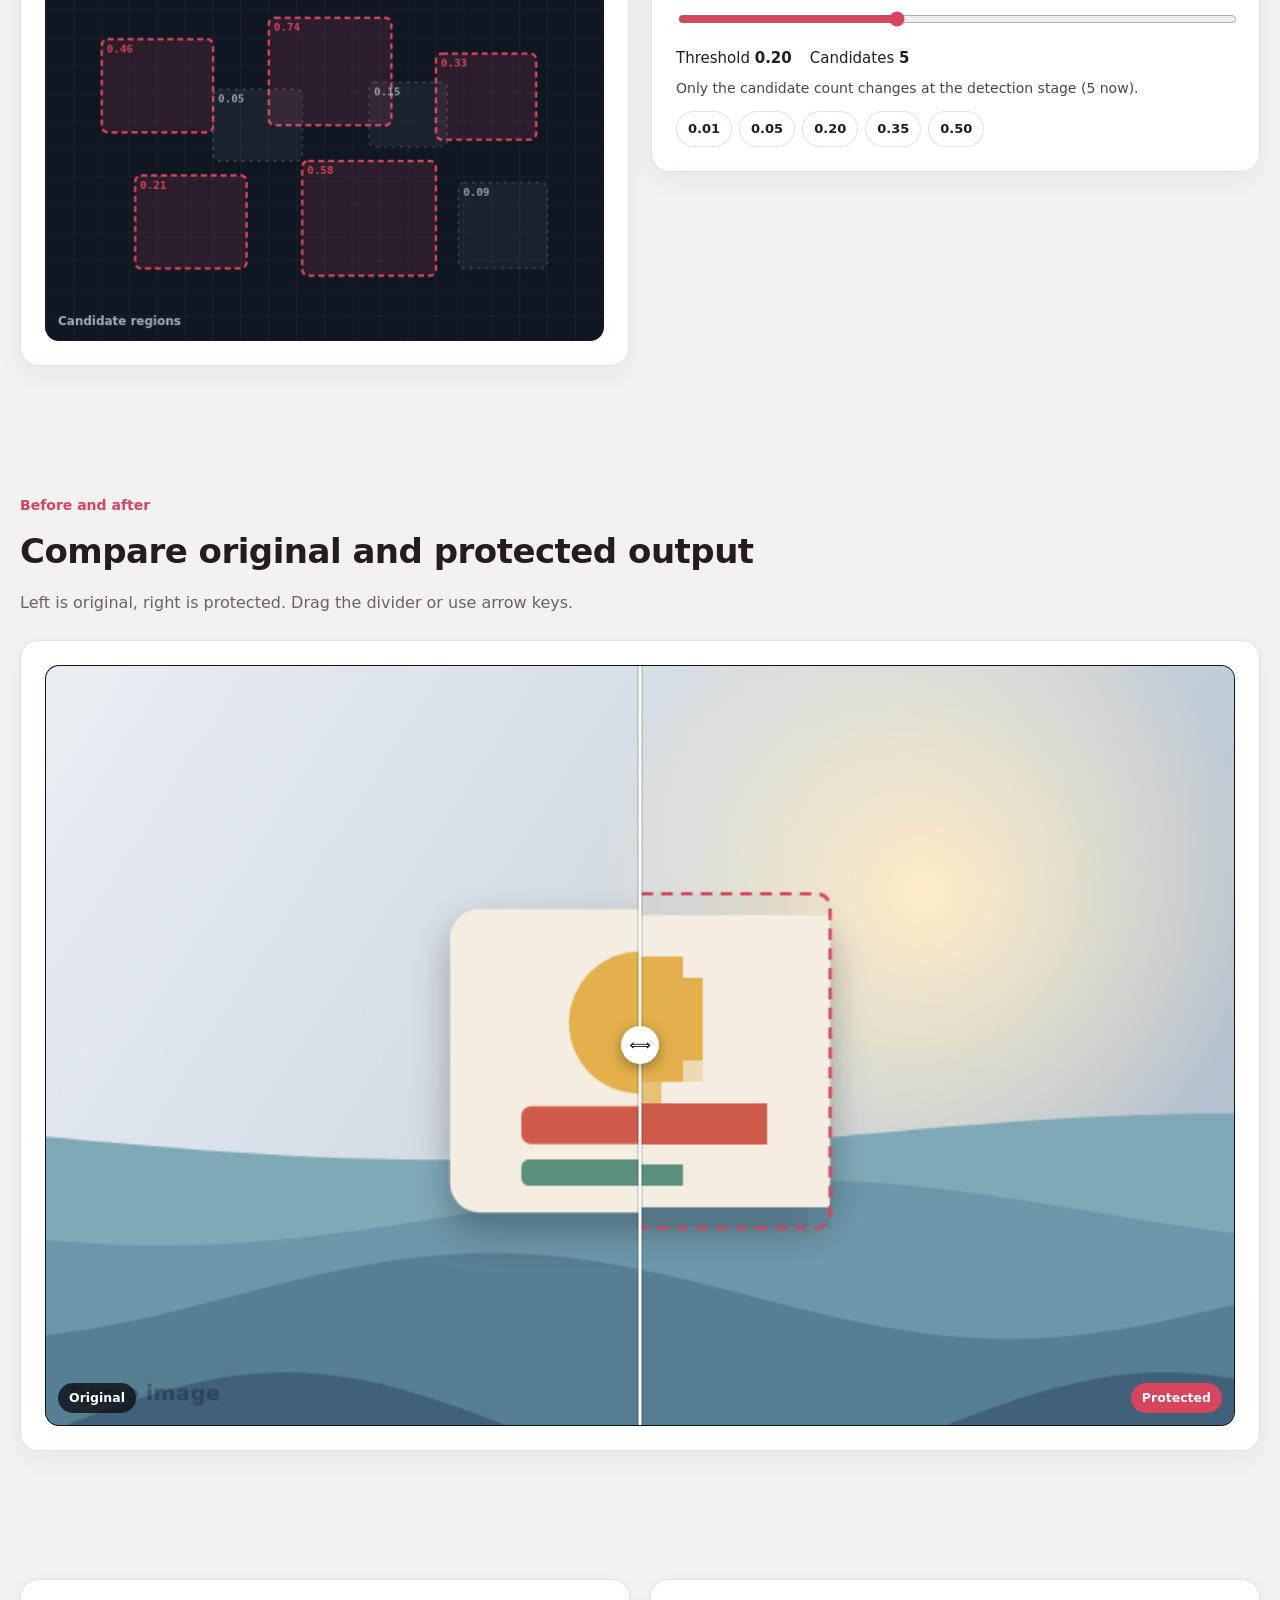
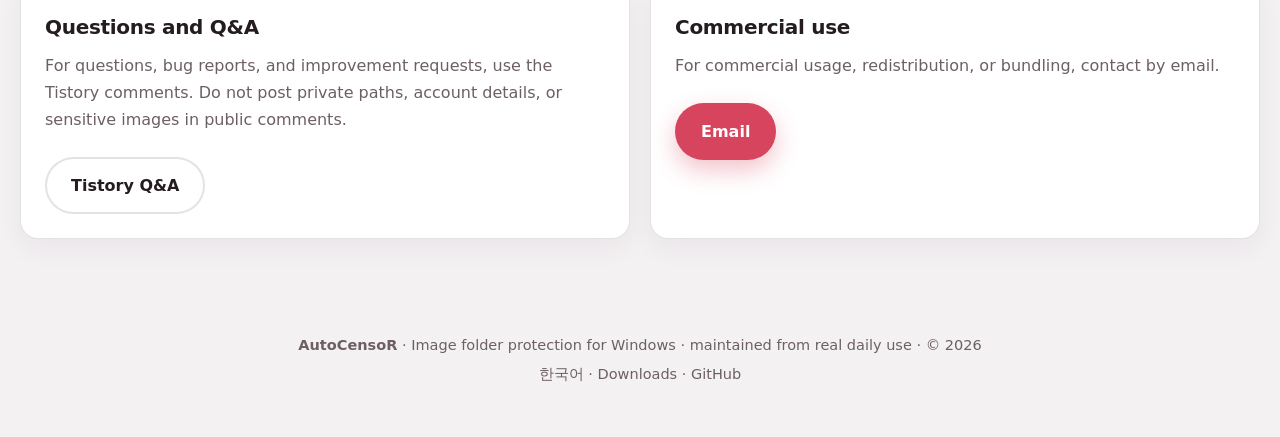
==== commit fac69ea6: "Fix download and QnA links" ====
--- a/en/index.html
+++ b/en/index.html
@@ -18,7 +18,7 @@
         <a href="#styles">Styles</a>
         <a href="#sensitivity">Sensitivity</a>
         <a href="downloads.html">Downloads</a>
-        <a href="../support.html">Contact</a>
+        <a href="https://hwoa.tistory.com/" rel="noopener">Q&amp;A</a>
         <a class="hr-nav__cta" href="downloads.html">Download</a>
         <span class="hr-lang" aria-label="Language"><a href="../index.html">KR</a><a aria-current="page" href="index.html">EN</a></span>
       </nav>
@@ -140,7 +140,7 @@
     </section>
     <section class="hr-sec" id="support">
       <div class="ac-shell hr-support">
-        <div class="hr-card"><h3 class="hr-sec__title" style="font-size:20px">Questions and suggestions</h3><p class="hr-sec__sub">For questions, bug reports, and improvement requests, use the comments under the Tistory guide post. Do not post private paths, account details, or sensitive images in public comments.</p><p class="hr-actions"><a class="hr-btn hr-btn--ghost" href="../support.html">Support page</a></p></div>
+        <div class="hr-card"><h3 class="hr-sec__title" style="font-size:20px">Questions and Q&amp;A</h3><p class="hr-sec__sub">For questions, bug reports, and improvement requests, use the Tistory comments. Do not post private paths, account details, or sensitive images in public comments.</p><p class="hr-actions"><a class="hr-btn hr-btn--ghost" data-ac-href="links.feedback" href="https://hwoa.tistory.com/" rel="noopener">Tistory Q&amp;A</a></p></div>
         <div class="hr-card"><h3 class="hr-sec__title" style="font-size:20px">Commercial use</h3><p class="hr-sec__sub">For commercial usage, redistribution, or bundling, contact by email.</p><p class="hr-actions"><a class="hr-btn hr-btn--primary" href="mailto:zeus30313@gmail.com?subject=AutoCensoR%20commercial%20use%20inquiry">Email</a></p></div>
       </div>
     </section>
@@ -149,7 +149,7 @@
     <p><b>AutoCensoR</b> · Image folder protection for Windows · maintained from real daily use · © 2026</p>
     <p style="margin-top:4px"><a href="../index.html">한국어</a> · <a href="downloads.html">Downloads</a> · <a href="https://github.com/JHKS24/AutoCensoR" rel="noopener">GitHub</a></p>
   </div></footer>
-  <script type="application/json" id="ac-site-data">{"brand":{"name":"AutoCensoR","platform":"Windows"},"links":{"github":"https://github.com/JHKS24/AutoCensoR","download":"downloads.html","feedback":"../support.html"},"downloads":{"source":"https://github.com/JHKS24/AutoCensoR/releases/latest/download/AutoCensoR-source.zip","full":"https://github.com/JHKS24/AutoCensoR/releases/latest/download/AutoCensoR-Full.zip","cpuOnly":"https://github.com/JHKS24/AutoCensoR/releases/latest/download/AutoCensoR-CPU_Only.zip","legacyPython":"https://github.com/JHKS24/AutoCensoR/releases/latest/download/AutoCensoR-Legacy-Python.zip"},"contact":{"commercialEmailLink":"mailto:zeus30313@gmail.com?subject=AutoCensoR%20commercial%20use%20inquiry"},"meta":{"locale":"en-US"}}</script>
+  <script type="application/json" id="ac-site-data">{"brand":{"name":"AutoCensoR","platform":"Windows"},"links":{"github":"https://github.com/JHKS24/AutoCensoR","download":"downloads.html","feedback":"https://hwoa.tistory.com/"},"downloads":{"source":"https://github.com/JHKS24/AutoCensoR","full":"https://github.com/JHKS24/AutoCensoR-Full/releases","cpuOnly":"https://github.com/JHKS24/AutoCensoR-CPU-Only/releases","legacyPython":"https://github.com/JHKS24/AutoCensor-ReleaseVersion/releases"},"contact":{"commercialEmailLink":"mailto:zeus30313@gmail.com?subject=AutoCensoR%20commercial%20use%20inquiry","tistoryPostUrl":"https://hwoa.tistory.com/"},"meta":{"locale":"en-US"}}</script>
   <script src="../script.js"></script>
 </body>
 </html>
